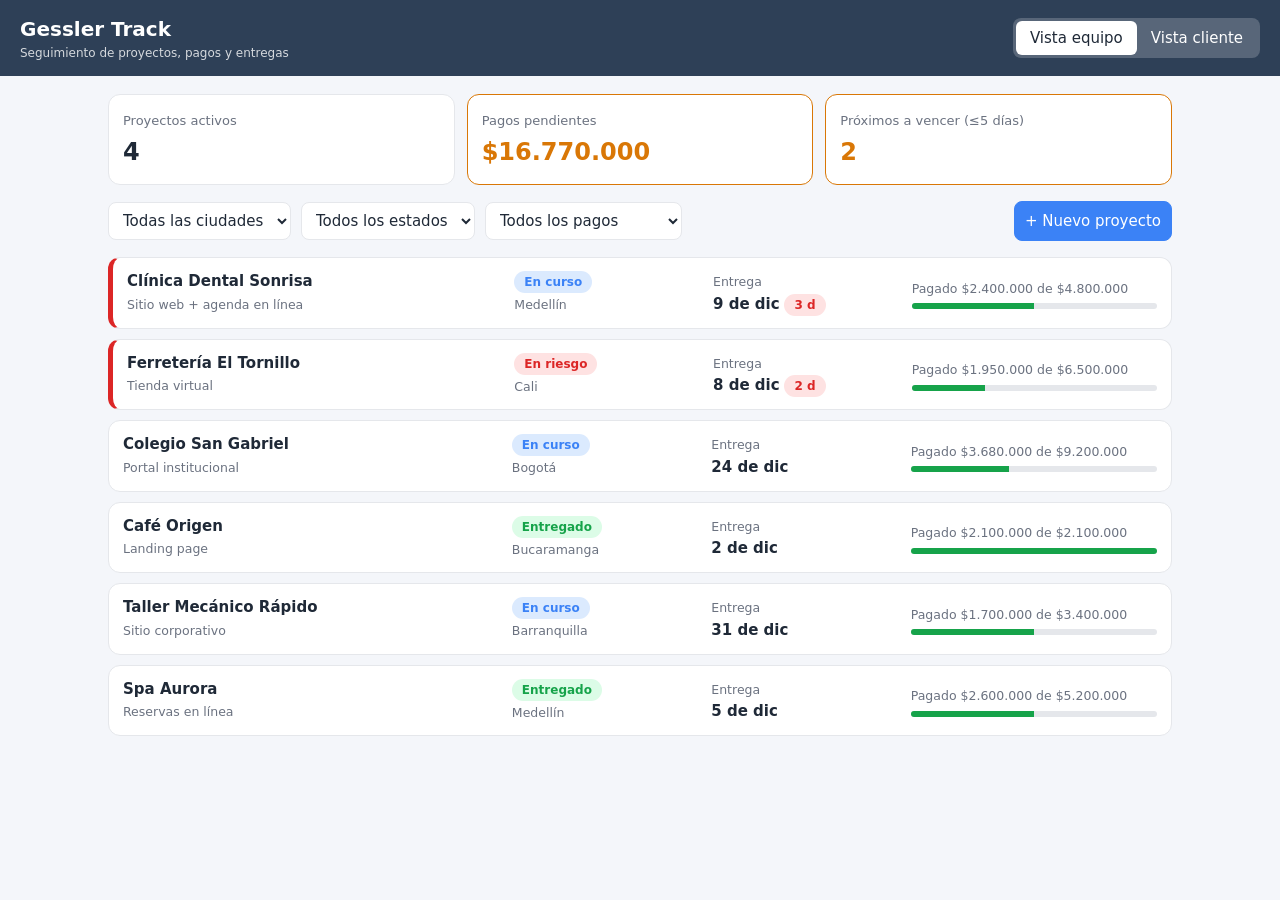
==== index.html @ 263cba38 "Agrega prototipo web Gessler Track Co-Authored-By: Claude Sonnet 5.5 <noreply@anthropic.com> Claude-" ====
<!DOCTYPE html>
<html lang="es">
<head>
<meta charset="utf-8">
<meta name="viewport" content="width=device-width, initial-scale=1, viewport-fit=cover">
<title>Gessler Track</title>
<style>
:root{--bg:#f4f6fa;--card:#fff;--tx:#1f2937;--mu:#6b7280;--br:#e5e7eb;--pr:#2e4057;--ac:#3b82f6;--ok:#16a34a;--wa:#d97706;--er:#dc2626;--okb:#dcfce7;--wab:#fef3c7;--erb:#fee2e2;--inb:#dbeafe;--ht:#fff;
box-sizing:border-box;padding-top:env(safe-area-inset-top,0px);padding-bottom:env(safe-area-inset-bottom,0px)}
@media (prefers-color-scheme:dark){:root:not([data-theme="light"]){--bg:#0f172a;--card:#1e293b;--tx:#e5e7eb;--mu:#94a3b8;--br:#334155;--pr:#93b4d8;--ht:#0f172a;--okb:#14532d;--wab:#78350f;--erb:#7f1d1d;--inb:#1e3a8a}}
:root[data-theme="dark"]{--bg:#0f172a;--card:#1e293b;--tx:#e5e7eb;--mu:#94a3b8;--br:#334155;--pr:#93b4d8;--ht:#0f172a;--okb:#14532d;--wab:#78350f;--erb:#7f1d1d;--inb:#1e3a8a}
html{scroll-padding-top:env(safe-area-inset-top,0px)}
*{box-sizing:border-box}
body{margin:0;background:var(--bg);color:var(--tx);font:15px/1.5 system-ui,-apple-system,"Segoe UI",Roboto,sans-serif}
header{background:var(--pr);color:var(--ht);padding:14px 20px;display:flex;flex-wrap:wrap;gap:10px;align-items:center;justify-content:space-between}
header h1{margin:0;font-size:20px}header small{opacity:.8;display:block;font-size:12px}
.seg{display:flex;background:rgba(255,255,255,.2);border-radius:8px;padding:3px}
.seg button{border:0;background:transparent;color:inherit;padding:6px 14px;border-radius:6px;cursor:pointer;font:inherit}
.seg button.on{background:var(--card);color:var(--tx)}
main{max-width:1100px;margin:0 auto;padding:18px;display:grid;gap:16px}
.kpis{display:grid;grid-template-columns:repeat(auto-fit,minmax(200px,1fr));gap:12px}
.kpi{background:var(--card);border:1px solid var(--br);border-radius:12px;padding:14px}
.kpi span{color:var(--mu);font-size:13px}.kpi b{display:block;font-size:24px;margin-top:2px}
.kpi.al{border-color:var(--wa)}.kpi.al b{color:var(--wa)}
.bar{display:flex;flex-wrap:wrap;gap:10px;align-items:center}
select,input,textarea,button.btn{font:inherit;padding:8px 10px;border:1px solid var(--br);border-radius:8px;background:var(--card);color:var(--tx)}
button.btn{background:var(--ac);color:#fff;border-color:var(--ac);cursor:pointer}
button.btn.sec{background:var(--card);color:var(--tx);border-color:var(--br)}
.sp{flex:1}
.list{display:grid;gap:10px}
.row{background:var(--card);border:1px solid var(--br);border-radius:12px;padding:12px 14px;display:grid;grid-template-columns:2fr 1fr 1fr 1.3fr;gap:10px;align-items:center;cursor:pointer}
.row:hover{border-color:var(--ac)}.row.due{border-left:5px solid var(--er)}
.row h3{margin:0;font-size:15px}.row small{color:var(--mu)}
.badge{display:inline-block;padding:2px 10px;border-radius:99px;font-size:12px;font-weight:600}
.b-curso{background:var(--inb);color:var(--ac)}.b-riesgo{background:var(--erb);color:var(--er)}.b-entregado{background:var(--okb);color:var(--ok)}.b-pagado{background:var(--wab);color:var(--wa)}
.prog{height:6px;background:var(--br);border-radius:9px;overflow:hidden;margin-top:4px}.prog i{display:block;height:100%;background:var(--ok)}
.panel{background:var(--card);border:1px solid var(--br);border-radius:12px;padding:16px;display:grid;gap:12px}
.panel h2{margin:0;font-size:18px}
.g2{display:grid;grid-template-columns:1fr 1fr;gap:12px}
label{font-size:13px;color:var(--mu);display:grid;gap:4px}
table{width:100%;border-collapse:collapse;font-size:14px}th,td{text-align:left;padding:6px 8px;border-bottom:1px solid var(--br)}
.hid{display:none!important}
.note{font-size:13px;color:var(--mu)}
@media(max-width:700px){.row{grid-template-columns:1fr 1fr}.g2{grid-template-columns:1fr}}
</style>
</head>
<body>
<header>
  <div><h1>Gessler Track</h1><small>Seguimiento de proyectos, pagos y entregas</small></div>
  <div class="seg" role="tablist"><button id="vTeam" class="on">Vista equipo</button><button id="vClient">Vista cliente</button></div>
</header>
<main id="app"></main>
<script>
const day=86400000,now=Date.now();
const P=[
{id:1,cli:"Clínica Dental Sonrisa",pro:"Sitio web + agenda en línea",ciu:"Medellín",est:"curso",res:"Laura G.",ent:3,tot:4800000,pag:[["Anticipo 50%",2400000,-20]]},
{id:2,cli:"Ferretería El Tornillo",pro:"Tienda virtual",ciu:"Cali",est:"riesgo",res:"Andrés P.",ent:2,tot:6500000,pag:[["Anticipo 30%",1950000,-35]]},
{id:3,cli:"Colegio San Gabriel",pro:"Portal institucional",ciu:"Bogotá",est:"curso",res:"Laura G.",ent:18,tot:9200000,pag:[["Anticipo 40%",3680000,-10]]},
{id:4,cli:"Café Origen",pro:"Landing page",ciu:"Bucaramanga",est:"entregado",res:"Nestor",ent:-4,tot:2100000,pag:[["Anticipo 50%",1050000,-30],["Saldo",1050000,-3]]},
{id:5,cli:"Taller Mecánico Rápido",pro:"Sitio corporativo",ciu:"Barranquilla",est:"curso",res:"Andrés P.",ent:25,tot:3400000,pag:[["Anticipo 50%",1700000,-6]]},
{id:6,cli:"Spa Aurora",pro:"Reservas en línea",ciu:"Medellín",est:"entregado",res:"Nestor",ent:-1,tot:5200000,pag:[["Anticipo 50%",2600000,-28]]}];
P.forEach(p=>{p.due=now+p.ent*day;p.log=[["Proyecto creado","—"]];p.pag=p.pag.map(x=>[x[0],x[1],now+x[2]*day])});
const EST={curso:"En curso",riesgo:"En riesgo",entregado:"Entregado",pagado:"Pagado"};
const $=s=>document.querySelector(s),cop=n=>"$"+Math.round(n).toLocaleString("es-CO");
const fd=t=>new Date(t).toLocaleDateString("es-CO",{day:"2-digit",month:"short"});
const paid=p=>p.pag.reduce((a,x)=>a+x[1],0),days=p=>Math.ceil((p.due-now)/day);
const isDue=p=>p.est!=="entregado"&&p.est!=="pagado"&&days(p)<=5;
let view="team",fc="",fe="",fp="",sel=null,adding=false;
function row(p){const pc=Math.round(paid(p)/p.tot*100),d=days(p);
return `<div class="row ${isDue(p)?"due":""}" data-id="${p.id}"><div><h3>${p.cli}</h3><small>${p.pro}</small></div>
<div><span class="badge b-${p.est}">${EST[p.est]}</span><br><small>${p.ciu}</small></div>
<div><small>Entrega</small><br><b>${fd(p.due)}</b>${isDue(p)?` <span class="badge b-riesgo">${d<0?"vencido":d+" d"}</span>`:""}</div>
<div><small>Pagado ${cop(paid(p))} de ${cop(p.tot)}</small><div class="prog"><i style="width:${pc}%"></i></div></div></div>`}
function team(){const act=P.filter(p=>p.est==="curso"||p.est==="riesgo"),pend=P.reduce((a,p)=>a+p.tot-paid(p),0),due=P.filter(isDue);
const list=P.filter(p=>(!fc||p.ciu===fc)&&(!fe||p.est===fe)&&(!fp||(fp==="pend"?paid(p)<p.tot:paid(p)>=p.tot)));
const ciu=[...new Set(P.map(p=>p.ciu))];
return `<section class="kpis"><div class="kpi"><span>Proyectos activos</span><b>${act.length}</b></div>
<div class="kpi al"><span>Pagos pendientes</span><b>${cop(pend)}</b></div>
<div class="kpi al"><span>Próximos a vencer (≤5 días)</span><b>${due.length}</b></div></section>
<div class="bar"><select id="fc"><option value="">Todas las ciudades</option>${ciu.map(c=>`<option ${c===fc?"selected":""}>${c}</option>`).join("")}</select>
<select id="fe"><option value="">Todos los estados</option>${Object.keys(EST).map(k=>`<option value="${k}" ${k===fe?"selected":""}>${EST[k]}</option>`).join("")}</select>
<select id="fp"><option value="">Todos los pagos</option><option value="pend" ${fp==="pend"?"selected":""}>Con saldo pendiente</option><option value="ok" ${fp==="ok"?"selected":""}>Pagados al 100%</option></select>
<span class="sp"></span><button class="btn" id="add">+ Nuevo proyecto</button></div>
<div class="list">${list.map(row).join("")||'<p class="note">Sin resultados para este filtro.</p>'}</div>
${adding?form():""}${sel?detail(P.find(p=>p.id===sel)):""}`}
function detail(p){return `<section class="panel" id="det"><h2>${p.cli} · ${p.pro}</h2>
<div class="g2"><label>Estado<select id="se">${Object.keys(EST).map(k=>`<option value="${k}" ${k===p.est?"selected":""}>${EST[k]}</option>`).join("")}</select></label>
<label>Comentario del cambio<input id="sc" placeholder="Ej.: cliente aprobó diseño"></label></div>
<div><button class="btn" id="sg">Guardar cambio</button> <button class="btn sec" id="cl">Cerrar</button></div>
<div class="g2"><label>Registrar pago (COP)<input id="pm" type="number" placeholder="Monto"></label><label>Concepto<input id="pc" placeholder="Ej.: Abono 2"></label></div>
<div><button class="btn" id="pg">Registrar pago</button></div>
<h3>Historial de pagos</h3>${hist(p)}<h3>Bitácora de cambios</h3>
<table>${p.log.map(l=>`<tr><td>${l[0]}</td><td>${l[1]}</td></tr>`).join("")}</table></section>`}
function hist(p){return `<table><tr><th>Fecha</th><th>Concepto</th><th>Monto</th></tr>${p.pag.map(x=>`<tr><td>${fd(x[2])}</td><td>${x[0]}</td><td>${cop(x[1])}</td></tr>`).join("")}
<tr><th></th><th>Saldo pendiente</th><th>${cop(p.tot-paid(p))}</th></tr></table>`}
function form(){return `<section class="panel" id="frm"><h2>Nuevo proyecto</h2><b>1. Cliente</b><div class="g2"><label>Nombre del cliente<input id="nc"></label><label>Ciudad<input id="nu"></label></div>
<b>2. Proyecto</b><div class="g2"><label>Descripción<input id="np"></label><label>Fecha de entrega<input id="nf" type="date"></label></div>
<b>3. Condiciones de pago</b><div class="g2"><label>Valor total (COP)<input id="nt" type="number"></label><label>Anticipo (COP)<input id="na" type="number"></label></div>
<div><button class="btn" id="ns">Crear proyecto</button> <button class="btn sec" id="nx">Cancelar</button></div></section>`}
function client(){const p=P.find(x=>x.id===1);return `<section class="panel"><h2>Hola, ${p.cli}</h2><p class="note">Esta es la vista de solo lectura que recibe el cliente mediante un enlace compartido.</p>
<div class="kpis"><div class="kpi"><span>Proyecto</span><b style="font-size:17px">${p.pro}</b></div><div class="kpi"><span>Estado</span><b style="font-size:17px">${EST[p.est]}</b></div><div class="kpi"><span>Entrega estimada</span><b style="font-size:17px">${fd(p.due)}</b></div></div>
<h3>Historial de pagos</h3>${hist(p)}</section>`}
function render(){$("#app").innerHTML=view==="team"?team():client();$("#vTeam").className=view==="team"?"on":"";$("#vClient").className=view==="client"?"on":"";bind()}
function bind(){const g=s=>$(s);
document.querySelectorAll(".row").forEach(r=>r.onclick=()=>{sel=+r.dataset.id;adding=false;render();$("#det").scrollIntoView({behavior:"smooth"})});
if(g("#fc")){g("#fc").onchange=e=>{fc=e.target.value;render()};g("#fe").onchange=e=>{fe=e.target.value;render()};g("#fp").onchange=e=>{fp=e.target.value;render()};g("#add").onclick=()=>{adding=true;sel=null;render()}}
if(g("#sg"))g("#sg").onclick=()=>{const p=P.find(x=>x.id===sel),n=g("#se").value;p.log.unshift([`${EST[p.est]} → ${EST[n]}${g("#sc").value?": "+g("#sc").value:""}`,fd(Date.now())]);p.est=n;render()};
if(g("#pg"))g("#pg").onclick=()=>{const p=P.find(x=>x.id===sel),m=+g("#pm").value;if(m>0){p.pag.push([g("#pc").value||"Abono",m,Date.now()]);render()}};
if(g("#cl"))g("#cl").onclick=()=>{sel=null;render()};
if(g("#nx"))g("#nx").onclick=()=>{adding=false;render()};
if(g("#ns"))g("#ns").onclick=()=>{const c=g("#nc").value.trim();if(!c)return g("#nc").focus();const f=g("#nf").value;
const id=P.length+1,tot=+g("#nt").value||0,an=+g("#na").value||0;P.unshift({id,cli:c,pro:g("#np").value||"Proyecto web",ciu:g("#nu").value||"—",est:"curso",res:"—",due:f?new Date(f+"T12:00").getTime():Date.now()+30*day,tot,pag:an?[["Anticipo",an,Date.now()]]:[],log:[["Proyecto creado",fd(Date.now())]]});adding=false;render()}}
$("#vTeam").onclick=()=>{view="team";render()};$("#vClient").onclick=()=>{view="client";render()};
render();
</script>
</body>
</html>
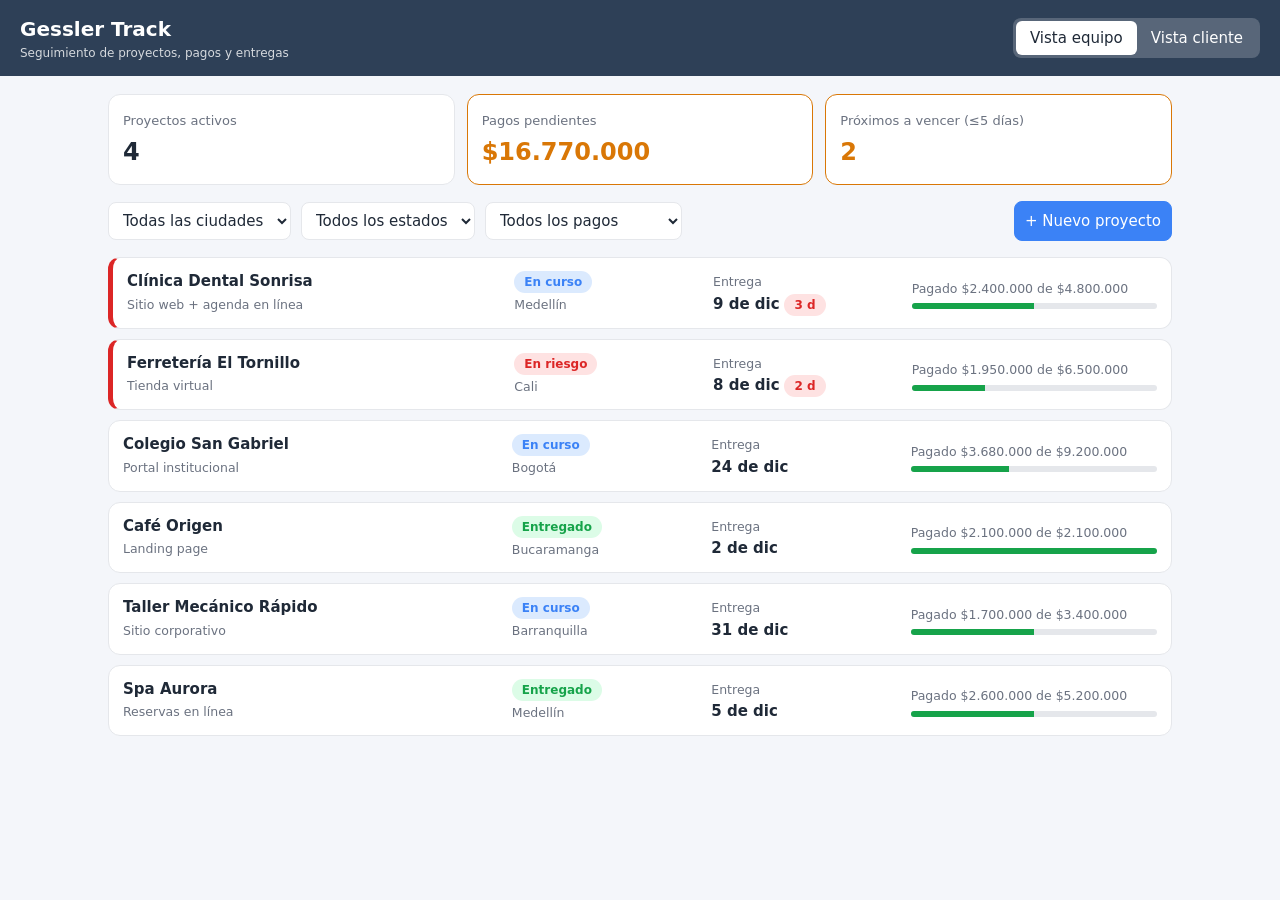
==== commit c5e94783: "GESTR-estructura: organiza el proyecto en carpetas por capas Separa CSS y JS de index.html en src/pr" ====
--- a/index.html
+++ b/index.html
@@ -4,45 +4,7 @@
 <meta charset="utf-8">
 <meta name="viewport" content="width=device-width, initial-scale=1, viewport-fit=cover">
 <title>Gessler Track</title>
-<style>
-:root{--bg:#f4f6fa;--card:#fff;--tx:#1f2937;--mu:#6b7280;--br:#e5e7eb;--pr:#2e4057;--ac:#3b82f6;--ok:#16a34a;--wa:#d97706;--er:#dc2626;--okb:#dcfce7;--wab:#fef3c7;--erb:#fee2e2;--inb:#dbeafe;--ht:#fff;
-box-sizing:border-box;padding-top:env(safe-area-inset-top,0px);padding-bottom:env(safe-area-inset-bottom,0px)}
-@media (prefers-color-scheme:dark){:root:not([data-theme="light"]){--bg:#0f172a;--card:#1e293b;--tx:#e5e7eb;--mu:#94a3b8;--br:#334155;--pr:#93b4d8;--ht:#0f172a;--okb:#14532d;--wab:#78350f;--erb:#7f1d1d;--inb:#1e3a8a}}
-:root[data-theme="dark"]{--bg:#0f172a;--card:#1e293b;--tx:#e5e7eb;--mu:#94a3b8;--br:#334155;--pr:#93b4d8;--ht:#0f172a;--okb:#14532d;--wab:#78350f;--erb:#7f1d1d;--inb:#1e3a8a}
-html{scroll-padding-top:env(safe-area-inset-top,0px)}
-*{box-sizing:border-box}
-body{margin:0;background:var(--bg);color:var(--tx);font:15px/1.5 system-ui,-apple-system,"Segoe UI",Roboto,sans-serif}
-header{background:var(--pr);color:var(--ht);padding:14px 20px;display:flex;flex-wrap:wrap;gap:10px;align-items:center;justify-content:space-between}
-header h1{margin:0;font-size:20px}header small{opacity:.8;display:block;font-size:12px}
-.seg{display:flex;background:rgba(255,255,255,.2);border-radius:8px;padding:3px}
-.seg button{border:0;background:transparent;color:inherit;padding:6px 14px;border-radius:6px;cursor:pointer;font:inherit}
-.seg button.on{background:var(--card);color:var(--tx)}
-main{max-width:1100px;margin:0 auto;padding:18px;display:grid;gap:16px}
-.kpis{display:grid;grid-template-columns:repeat(auto-fit,minmax(200px,1fr));gap:12px}
-.kpi{background:var(--card);border:1px solid var(--br);border-radius:12px;padding:14px}
-.kpi span{color:var(--mu);font-size:13px}.kpi b{display:block;font-size:24px;margin-top:2px}
-.kpi.al{border-color:var(--wa)}.kpi.al b{color:var(--wa)}
-.bar{display:flex;flex-wrap:wrap;gap:10px;align-items:center}
-select,input,textarea,button.btn{font:inherit;padding:8px 10px;border:1px solid var(--br);border-radius:8px;background:var(--card);color:var(--tx)}
-button.btn{background:var(--ac);color:#fff;border-color:var(--ac);cursor:pointer}
-button.btn.sec{background:var(--card);color:var(--tx);border-color:var(--br)}
-.sp{flex:1}
-.list{display:grid;gap:10px}
-.row{background:var(--card);border:1px solid var(--br);border-radius:12px;padding:12px 14px;display:grid;grid-template-columns:2fr 1fr 1fr 1.3fr;gap:10px;align-items:center;cursor:pointer}
-.row:hover{border-color:var(--ac)}.row.due{border-left:5px solid var(--er)}
-.row h3{margin:0;font-size:15px}.row small{color:var(--mu)}
-.badge{display:inline-block;padding:2px 10px;border-radius:99px;font-size:12px;font-weight:600}
-.b-curso{background:var(--inb);color:var(--ac)}.b-riesgo{background:var(--erb);color:var(--er)}.b-entregado{background:var(--okb);color:var(--ok)}.b-pagado{background:var(--wab);color:var(--wa)}
-.prog{height:6px;background:var(--br);border-radius:9px;overflow:hidden;margin-top:4px}.prog i{display:block;height:100%;background:var(--ok)}
-.panel{background:var(--card);border:1px solid var(--br);border-radius:12px;padding:16px;display:grid;gap:12px}
-.panel h2{margin:0;font-size:18px}
-.g2{display:grid;grid-template-columns:1fr 1fr;gap:12px}
-label{font-size:13px;color:var(--mu);display:grid;gap:4px}
-table{width:100%;border-collapse:collapse;font-size:14px}th,td{text-align:left;padding:6px 8px;border-bottom:1px solid var(--br)}
-.hid{display:none!important}
-.note{font-size:13px;color:var(--mu)}
-@media(max-width:700px){.row{grid-template-columns:1fr 1fr}.g2{grid-template-columns:1fr}}
-</style>
+<link rel="stylesheet" href="src/presentacion/css/styles.css">
 </head>
 <body>
 <header>
@@ -50,68 +12,6 @@
   <div class="seg" role="tablist"><button id="vTeam" class="on">Vista equipo</button><button id="vClient">Vista cliente</button></div>
 </header>
 <main id="app"></main>
-<script>
-const day=86400000,now=Date.now();
-const P=[
-{id:1,cli:"Clínica Dental Sonrisa",pro:"Sitio web + agenda en línea",ciu:"Medellín",est:"curso",res:"Laura G.",ent:3,tot:4800000,pag:[["Anticipo 50%",2400000,-20]]},
-{id:2,cli:"Ferretería El Tornillo",pro:"Tienda virtual",ciu:"Cali",est:"riesgo",res:"Andrés P.",ent:2,tot:6500000,pag:[["Anticipo 30%",1950000,-35]]},
-{id:3,cli:"Colegio San Gabriel",pro:"Portal institucional",ciu:"Bogotá",est:"curso",res:"Laura G.",ent:18,tot:9200000,pag:[["Anticipo 40%",3680000,-10]]},
-{id:4,cli:"Café Origen",pro:"Landing page",ciu:"Bucaramanga",est:"entregado",res:"Nestor",ent:-4,tot:2100000,pag:[["Anticipo 50%",1050000,-30],["Saldo",1050000,-3]]},
-{id:5,cli:"Taller Mecánico Rápido",pro:"Sitio corporativo",ciu:"Barranquilla",est:"curso",res:"Andrés P.",ent:25,tot:3400000,pag:[["Anticipo 50%",1700000,-6]]},
-{id:6,cli:"Spa Aurora",pro:"Reservas en línea",ciu:"Medellín",est:"entregado",res:"Nestor",ent:-1,tot:5200000,pag:[["Anticipo 50%",2600000,-28]]}];
-P.forEach(p=>{p.due=now+p.ent*day;p.log=[["Proyecto creado","—"]];p.pag=p.pag.map(x=>[x[0],x[1],now+x[2]*day])});
-const EST={curso:"En curso",riesgo:"En riesgo",entregado:"Entregado",pagado:"Pagado"};
-const $=s=>document.querySelector(s),cop=n=>"$"+Math.round(n).toLocaleString("es-CO");
-const fd=t=>new Date(t).toLocaleDateString("es-CO",{day:"2-digit",month:"short"});
-const paid=p=>p.pag.reduce((a,x)=>a+x[1],0),days=p=>Math.ceil((p.due-now)/day);
-const isDue=p=>p.est!=="entregado"&&p.est!=="pagado"&&days(p)<=5;
-let view="team",fc="",fe="",fp="",sel=null,adding=false;
-function row(p){const pc=Math.round(paid(p)/p.tot*100),d=days(p);
-return `<div class="row ${isDue(p)?"due":""}" data-id="${p.id}"><div><h3>${p.cli}</h3><small>${p.pro}</small></div>
-<div><span class="badge b-${p.est}">${EST[p.est]}</span><br><small>${p.ciu}</small></div>
-<div><small>Entrega</small><br><b>${fd(p.due)}</b>${isDue(p)?` <span class="badge b-riesgo">${d<0?"vencido":d+" d"}</span>`:""}</div>
-<div><small>Pagado ${cop(paid(p))} de ${cop(p.tot)}</small><div class="prog"><i style="width:${pc}%"></i></div></div></div>`}
-function team(){const act=P.filter(p=>p.est==="curso"||p.est==="riesgo"),pend=P.reduce((a,p)=>a+p.tot-paid(p),0),due=P.filter(isDue);
-const list=P.filter(p=>(!fc||p.ciu===fc)&&(!fe||p.est===fe)&&(!fp||(fp==="pend"?paid(p)<p.tot:paid(p)>=p.tot)));
-const ciu=[...new Set(P.map(p=>p.ciu))];
-return `<section class="kpis"><div class="kpi"><span>Proyectos activos</span><b>${act.length}</b></div>
-<div class="kpi al"><span>Pagos pendientes</span><b>${cop(pend)}</b></div>
-<div class="kpi al"><span>Próximos a vencer (≤5 días)</span><b>${due.length}</b></div></section>
-<div class="bar"><select id="fc"><option value="">Todas las ciudades</option>${ciu.map(c=>`<option ${c===fc?"selected":""}>${c}</option>`).join("")}</select>
-<select id="fe"><option value="">Todos los estados</option>${Object.keys(EST).map(k=>`<option value="${k}" ${k===fe?"selected":""}>${EST[k]}</option>`).join("")}</select>
-<select id="fp"><option value="">Todos los pagos</option><option value="pend" ${fp==="pend"?"selected":""}>Con saldo pendiente</option><option value="ok" ${fp==="ok"?"selected":""}>Pagados al 100%</option></select>
-<span class="sp"></span><button class="btn" id="add">+ Nuevo proyecto</button></div>
-<div class="list">${list.map(row).join("")||'<p class="note">Sin resultados para este filtro.</p>'}</div>
-${adding?form():""}${sel?detail(P.find(p=>p.id===sel)):""}`}
-function detail(p){return `<section class="panel" id="det"><h2>${p.cli} · ${p.pro}</h2>
-<div class="g2"><label>Estado<select id="se">${Object.keys(EST).map(k=>`<option value="${k}" ${k===p.est?"selected":""}>${EST[k]}</option>`).join("")}</select></label>
-<label>Comentario del cambio<input id="sc" placeholder="Ej.: cliente aprobó diseño"></label></div>
-<div><button class="btn" id="sg">Guardar cambio</button> <button class="btn sec" id="cl">Cerrar</button></div>
-<div class="g2"><label>Registrar pago (COP)<input id="pm" type="number" placeholder="Monto"></label><label>Concepto<input id="pc" placeholder="Ej.: Abono 2"></label></div>
-<div><button class="btn" id="pg">Registrar pago</button></div>
-<h3>Historial de pagos</h3>${hist(p)}<h3>Bitácora de cambios</h3>
-<table>${p.log.map(l=>`<tr><td>${l[0]}</td><td>${l[1]}</td></tr>`).join("")}</table></section>`}
-function hist(p){return `<table><tr><th>Fecha</th><th>Concepto</th><th>Monto</th></tr>${p.pag.map(x=>`<tr><td>${fd(x[2])}</td><td>${x[0]}</td><td>${cop(x[1])}</td></tr>`).join("")}
-<tr><th></th><th>Saldo pendiente</th><th>${cop(p.tot-paid(p))}</th></tr></table>`}
-function form(){return `<section class="panel" id="frm"><h2>Nuevo proyecto</h2><b>1. Cliente</b><div class="g2"><label>Nombre del cliente<input id="nc"></label><label>Ciudad<input id="nu"></label></div>
-<b>2. Proyecto</b><div class="g2"><label>Descripción<input id="np"></label><label>Fecha de entrega<input id="nf" type="date"></label></div>
-<b>3. Condiciones de pago</b><div class="g2"><label>Valor total (COP)<input id="nt" type="number"></label><label>Anticipo (COP)<input id="na" type="number"></label></div>
-<div><button class="btn" id="ns">Crear proyecto</button> <button class="btn sec" id="nx">Cancelar</button></div></section>`}
-function client(){const p=P.find(x=>x.id===1);return `<section class="panel"><h2>Hola, ${p.cli}</h2><p class="note">Esta es la vista de solo lectura que recibe el cliente mediante un enlace compartido.</p>
-<div class="kpis"><div class="kpi"><span>Proyecto</span><b style="font-size:17px">${p.pro}</b></div><div class="kpi"><span>Estado</span><b style="font-size:17px">${EST[p.est]}</b></div><div class="kpi"><span>Entrega estimada</span><b style="font-size:17px">${fd(p.due)}</b></div></div>
-<h3>Historial de pagos</h3>${hist(p)}</section>`}
-function render(){$("#app").innerHTML=view==="team"?team():client();$("#vTeam").className=view==="team"?"on":"";$("#vClient").className=view==="client"?"on":"";bind()}
-function bind(){const g=s=>$(s);
-document.querySelectorAll(".row").forEach(r=>r.onclick=()=>{sel=+r.dataset.id;adding=false;render();$("#det").scrollIntoView({behavior:"smooth"})});
-if(g("#fc")){g("#fc").onchange=e=>{fc=e.target.value;render()};g("#fe").onchange=e=>{fe=e.target.value;render()};g("#fp").onchange=e=>{fp=e.target.value;render()};g("#add").onclick=()=>{adding=true;sel=null;render()}}
-if(g("#sg"))g("#sg").onclick=()=>{const p=P.find(x=>x.id===sel),n=g("#se").value;p.log.unshift([`${EST[p.est]} → ${EST[n]}${g("#sc").value?": "+g("#sc").value:""}`,fd(Date.now())]);p.est=n;render()};
-if(g("#pg"))g("#pg").onclick=()=>{const p=P.find(x=>x.id===sel),m=+g("#pm").value;if(m>0){p.pag.push([g("#pc").value||"Abono",m,Date.now()]);render()}};
-if(g("#cl"))g("#cl").onclick=()=>{sel=null;render()};
-if(g("#nx"))g("#nx").onclick=()=>{adding=false;render()};
-if(g("#ns"))g("#ns").onclick=()=>{const c=g("#nc").value.trim();if(!c)return g("#nc").focus();const f=g("#nf").value;
-const id=P.length+1,tot=+g("#nt").value||0,an=+g("#na").value||0;P.unshift({id,cli:c,pro:g("#np").value||"Proyecto web",ciu:g("#nu").value||"—",est:"curso",res:"—",due:f?new Date(f+"T12:00").getTime():Date.now()+30*day,tot,pag:an?[["Anticipo",an,Date.now()]]:[],log:[["Proyecto creado",fd(Date.now())]]});adding=false;render()}}
-$("#vTeam").onclick=()=>{view="team";render()};$("#vClient").onclick=()=>{view="client";render()};
-render();
-</script>
+<script src="src/presentacion/js/app.js"></script>
 </body>
 </html>
--- a/src/presentacion/css/styles.css
+++ b/src/presentacion/css/styles.css
@@ -0,0 +1,37 @@
+:root{--bg:#f4f6fa;--card:#fff;--tx:#1f2937;--mu:#6b7280;--br:#e5e7eb;--pr:#2e4057;--ac:#3b82f6;--ok:#16a34a;--wa:#d97706;--er:#dc2626;--okb:#dcfce7;--wab:#fef3c7;--erb:#fee2e2;--inb:#dbeafe;--ht:#fff;
+box-sizing:border-box;padding-top:env(safe-area-inset-top,0px);padding-bottom:env(safe-area-inset-bottom,0px)}
+@media (prefers-color-scheme:dark){:root:not([data-theme="light"]){--bg:#0f172a;--card:#1e293b;--tx:#e5e7eb;--mu:#94a3b8;--br:#334155;--pr:#93b4d8;--ht:#0f172a;--okb:#14532d;--wab:#78350f;--erb:#7f1d1d;--inb:#1e3a8a}}
+:root[data-theme="dark"]{--bg:#0f172a;--card:#1e293b;--tx:#e5e7eb;--mu:#94a3b8;--br:#334155;--pr:#93b4d8;--ht:#0f172a;--okb:#14532d;--wab:#78350f;--erb:#7f1d1d;--inb:#1e3a8a}
+html{scroll-padding-top:env(safe-area-inset-top,0px)}
+*{box-sizing:border-box}
+body{margin:0;background:var(--bg);color:var(--tx);font:15px/1.5 system-ui,-apple-system,"Segoe UI",Roboto,sans-serif}
+header{background:var(--pr);color:var(--ht);padding:14px 20px;display:flex;flex-wrap:wrap;gap:10px;align-items:center;justify-content:space-between}
+header h1{margin:0;font-size:20px}header small{opacity:.8;display:block;font-size:12px}
+.seg{display:flex;background:rgba(255,255,255,.2);border-radius:8px;padding:3px}
+.seg button{border:0;background:transparent;color:inherit;padding:6px 14px;border-radius:6px;cursor:pointer;font:inherit}
+.seg button.on{background:var(--card);color:var(--tx)}
+main{max-width:1100px;margin:0 auto;padding:18px;display:grid;gap:16px}
+.kpis{display:grid;grid-template-columns:repeat(auto-fit,minmax(200px,1fr));gap:12px}
+.kpi{background:var(--card);border:1px solid var(--br);border-radius:12px;padding:14px}
+.kpi span{color:var(--mu);font-size:13px}.kpi b{display:block;font-size:24px;margin-top:2px}
+.kpi.al{border-color:var(--wa)}.kpi.al b{color:var(--wa)}
+.bar{display:flex;flex-wrap:wrap;gap:10px;align-items:center}
+select,input,textarea,button.btn{font:inherit;padding:8px 10px;border:1px solid var(--br);border-radius:8px;background:var(--card);color:var(--tx)}
+button.btn{background:var(--ac);color:#fff;border-color:var(--ac);cursor:pointer}
+button.btn.sec{background:var(--card);color:var(--tx);border-color:var(--br)}
+.sp{flex:1}
+.list{display:grid;gap:10px}
+.row{background:var(--card);border:1px solid var(--br);border-radius:12px;padding:12px 14px;display:grid;grid-template-columns:2fr 1fr 1fr 1.3fr;gap:10px;align-items:center;cursor:pointer}
+.row:hover{border-color:var(--ac)}.row.due{border-left:5px solid var(--er)}
+.row h3{margin:0;font-size:15px}.row small{color:var(--mu)}
+.badge{display:inline-block;padding:2px 10px;border-radius:99px;font-size:12px;font-weight:600}
+.b-curso{background:var(--inb);color:var(--ac)}.b-riesgo{background:var(--erb);color:var(--er)}.b-entregado{background:var(--okb);color:var(--ok)}.b-pagado{background:var(--wab);color:var(--wa)}
+.prog{height:6px;background:var(--br);border-radius:9px;overflow:hidden;margin-top:4px}.prog i{display:block;height:100%;background:var(--ok)}
+.panel{background:var(--card);border:1px solid var(--br);border-radius:12px;padding:16px;display:grid;gap:12px}
+.panel h2{margin:0;font-size:18px}
+.g2{display:grid;grid-template-columns:1fr 1fr;gap:12px}
+label{font-size:13px;color:var(--mu);display:grid;gap:4px}
+table{width:100%;border-collapse:collapse;font-size:14px}th,td{text-align:left;padding:6px 8px;border-bottom:1px solid var(--br)}
+.hid{display:none!important}
+.note{font-size:13px;color:var(--mu)}
+@media(max-width:700px){.row{grid-template-columns:1fr 1fr}.g2{grid-template-columns:1fr}}
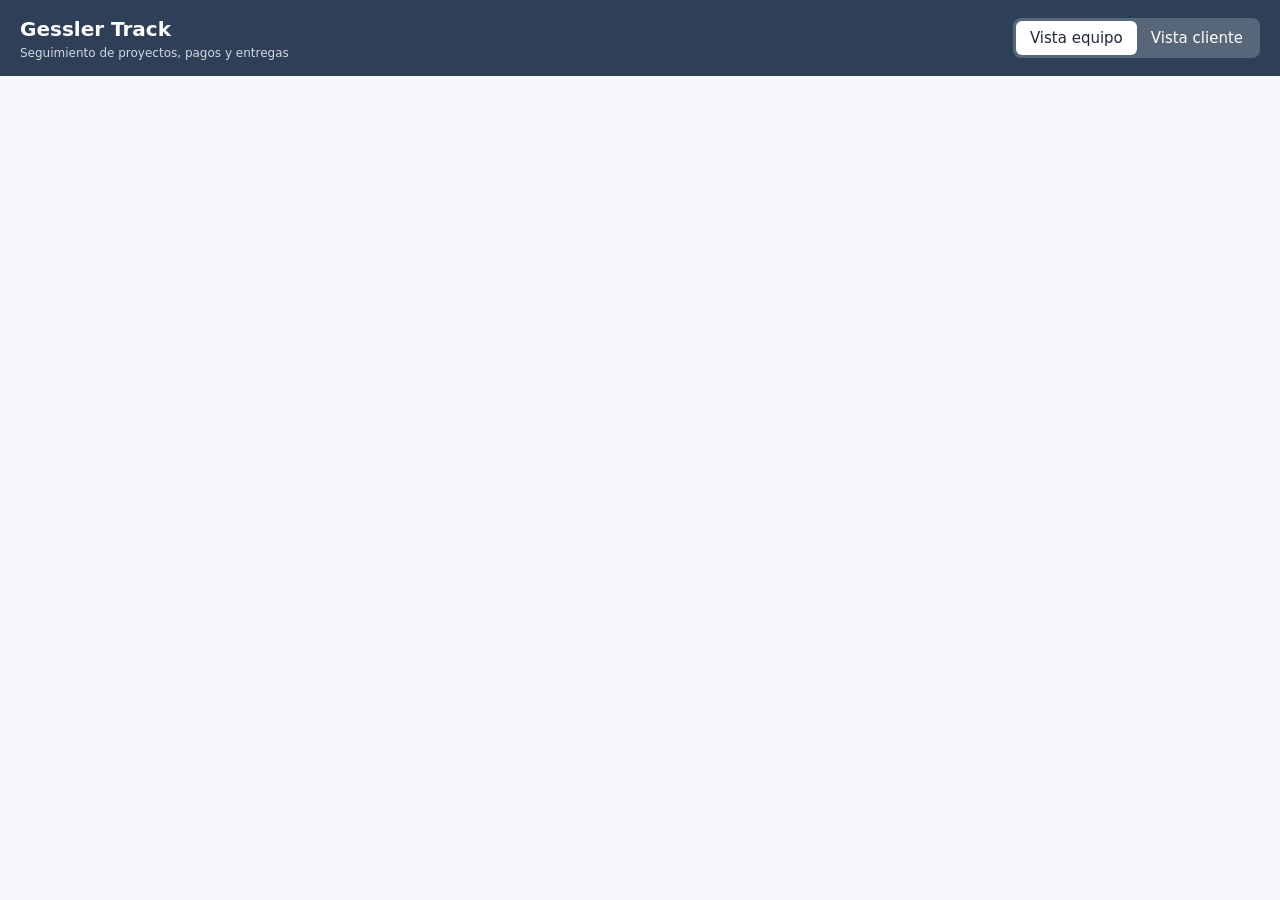
==== commit 340a9ead: "GESTR-presentacion: usa las capas de logica y persistencia - Escapa todo texto ingresado por el usua" ====
--- a/index.html
+++ b/index.html
@@ -12,6 +12,8 @@
   <div class="seg" role="tablist"><button id="vTeam" class="on">Vista equipo</button><button id="vClient">Vista cliente</button></div>
 </header>
 <main id="app"></main>
+<script src="src/logica/reglas.js"></script>
+<script src="src/persistencia/repositorio.js"></script>
 <script src="src/presentacion/js/app.js"></script>
 </body>
 </html>
--- a/src/presentacion/css/styles.css
+++ b/src/presentacion/css/styles.css
@@ -35,3 +35,4 @@
 .hid{display:none!important}
 .note{font-size:13px;color:var(--mu)}
 @media(max-width:700px){.row{grid-template-columns:1fr 1fr}.g2{grid-template-columns:1fr}}
+.err{background:var(--erb);color:var(--er);border:1px solid var(--er);border-radius:8px;padding:8px 12px;font-size:14px;display:grid;gap:2px}
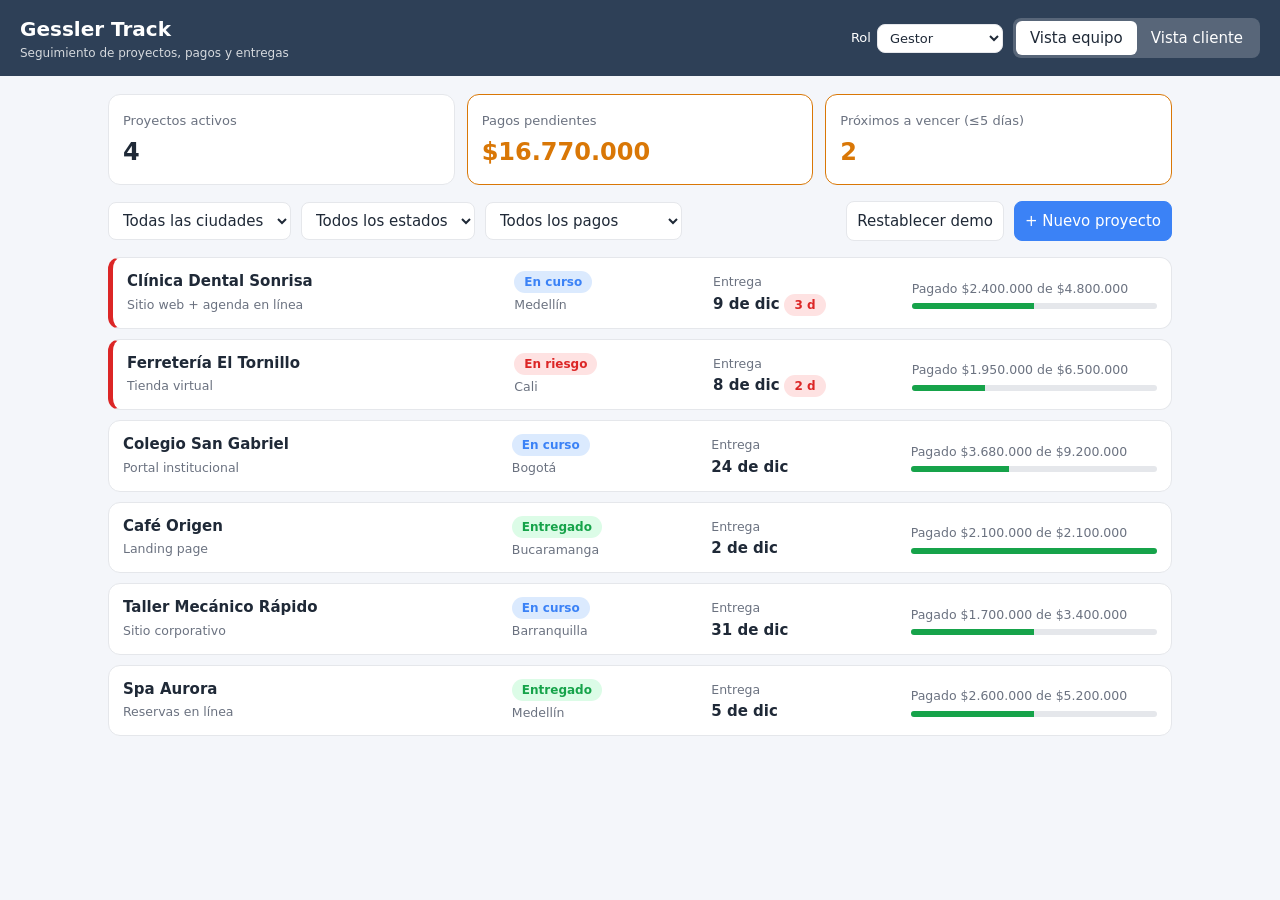
==== commit 090f145c: "GESTR-acceso: controla vistas y acciones segun el rol Gestor: todo. Desarrollador: tablero y cambio " ====
--- a/index.html
+++ b/index.html
@@ -9,7 +9,8 @@
 <body>
 <header>
   <div><h1>Gessler Track</h1><small>Seguimiento de proyectos, pagos y entregas</small></div>
-  <div class="seg" role="tablist"><button id="vTeam" class="on">Vista equipo</button><button id="vClient">Vista cliente</button></div>
+  <div class="bar"><label class="rol">Rol<select id="rol" aria-label="Rol"><option value="gestor">Gestor</option><option value="desarrollador">Desarrollador</option><option value="cliente">Cliente</option></select></label>
+  <div class="seg" role="tablist"><button id="vTeam" class="on">Vista equipo</button><button id="vClient">Vista cliente</button></div></div>
 </header>
 <main id="app"></main>
 <script src="src/logica/reglas.js"></script>
--- a/src/presentacion/css/styles.css
+++ b/src/presentacion/css/styles.css
@@ -36,3 +36,4 @@
 .note{font-size:13px;color:var(--mu)}
 @media(max-width:700px){.row{grid-template-columns:1fr 1fr}.g2{grid-template-columns:1fr}}
 .err{background:var(--erb);color:var(--er);border:1px solid var(--er);border-radius:8px;padding:8px 12px;font-size:14px;display:grid;gap:2px}
+.rol{color:inherit;display:flex;align-items:center;gap:6px;font-size:13px}.rol select{padding:5px 8px}
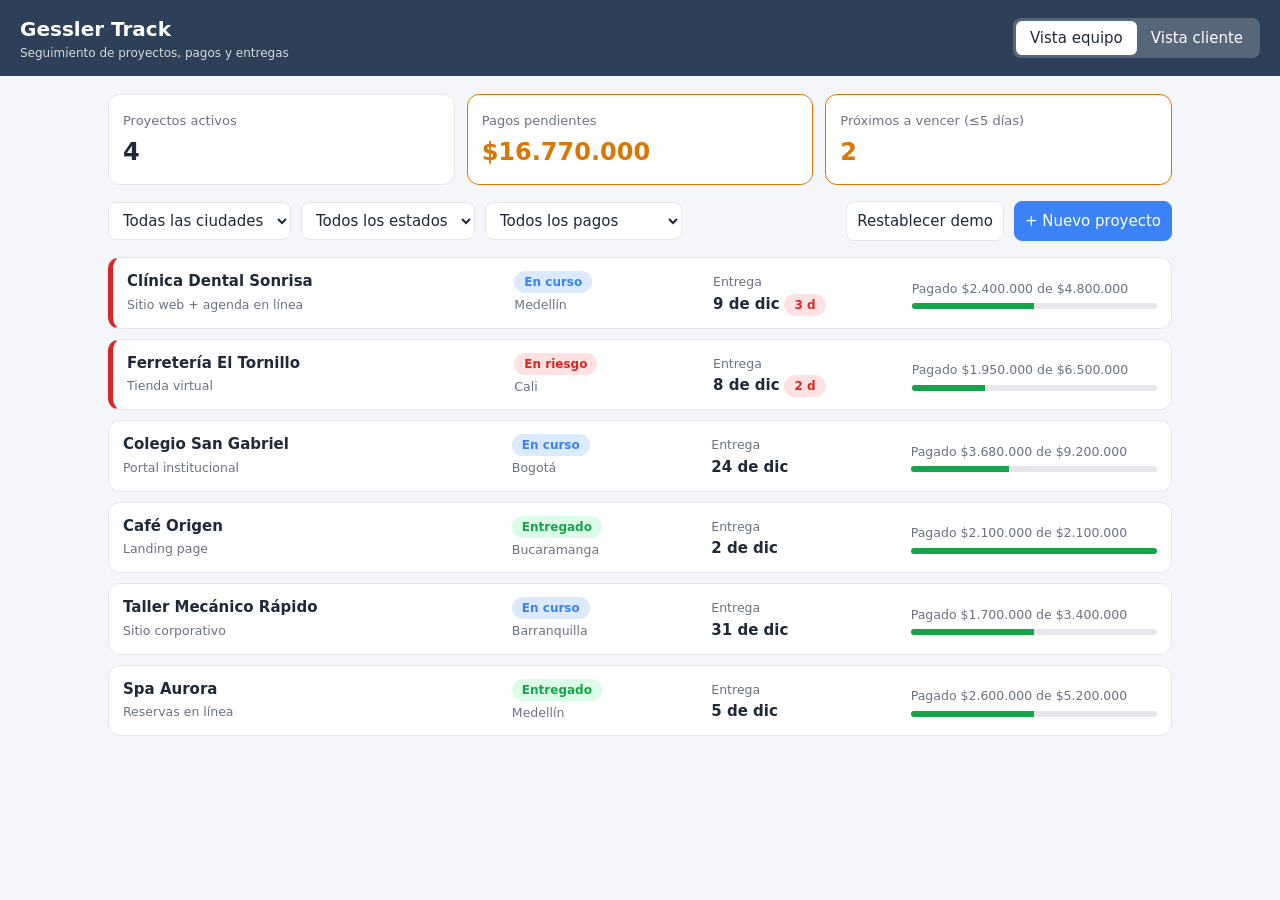
==== commit 90b9de42: "Merge feature/GESTR-capas into develop (#1) GESTR-capas: arquitectura en tres capas (presentacion, l" ====
--- a/index.html
+++ b/index.html
@@ -9,8 +9,7 @@
 <body>
 <header>
   <div><h1>Gessler Track</h1><small>Seguimiento de proyectos, pagos y entregas</small></div>
-  <div class="bar"><label class="rol">Rol<select id="rol" aria-label="Rol"><option value="gestor">Gestor</option><option value="desarrollador">Desarrollador</option><option value="cliente">Cliente</option></select></label>
-  <div class="seg" role="tablist"><button id="vTeam" class="on">Vista equipo</button><button id="vClient">Vista cliente</button></div></div>
+  <div class="seg" role="tablist"><button id="vTeam" class="on">Vista equipo</button><button id="vClient">Vista cliente</button></div>
 </header>
 <main id="app"></main>
 <script src="src/logica/reglas.js"></script>
--- a/src/presentacion/css/styles.css
+++ b/src/presentacion/css/styles.css
@@ -36,4 +36,3 @@
 .note{font-size:13px;color:var(--mu)}
 @media(max-width:700px){.row{grid-template-columns:1fr 1fr}.g2{grid-template-columns:1fr}}
 .err{background:var(--erb);color:var(--er);border:1px solid var(--er);border-radius:8px;padding:8px 12px;font-size:14px;display:grid;gap:2px}
-.rol{color:inherit;display:flex;align-items:center;gap:6px;font-size:13px}.rol select{padding:5px 8px}
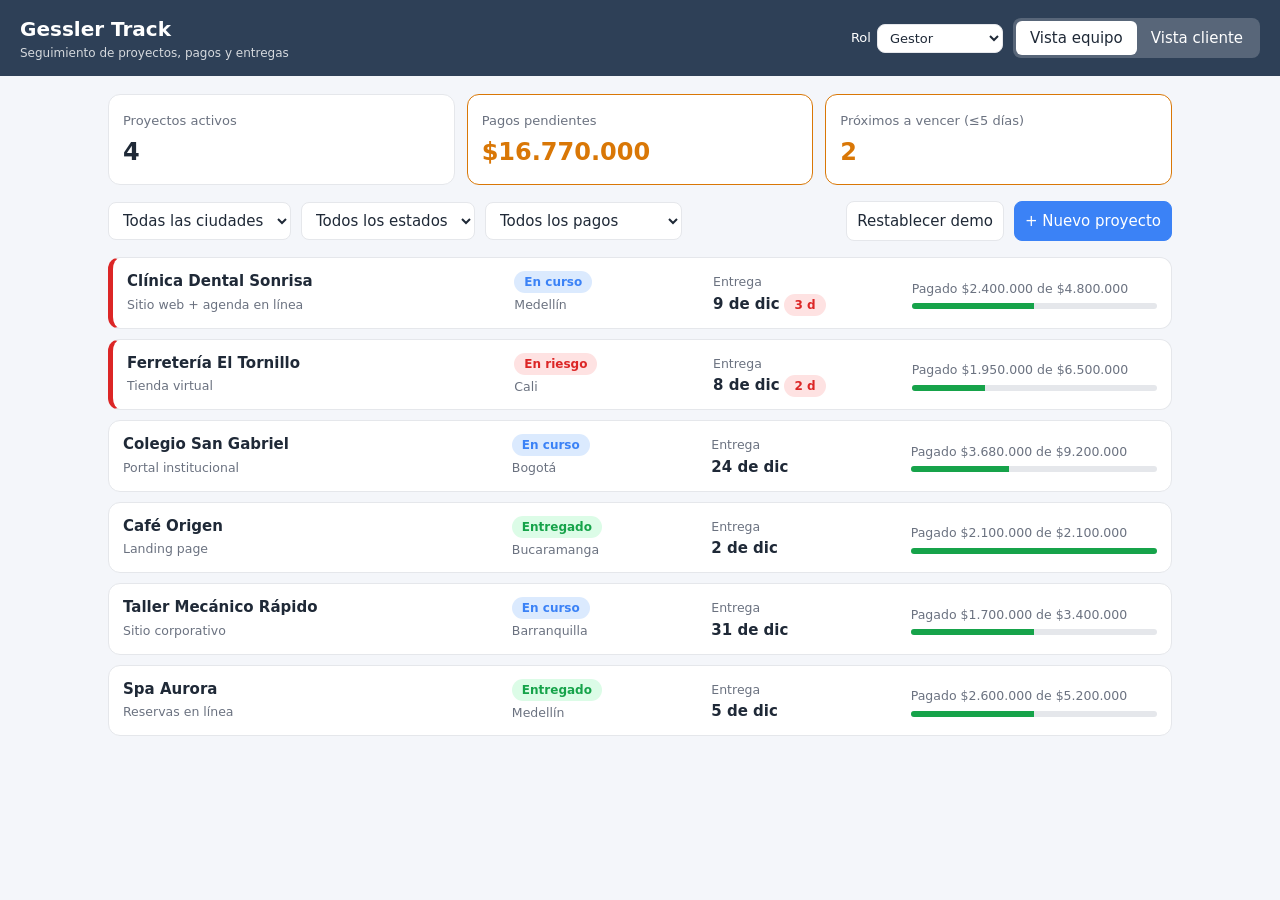
==== commit 2f040ebc: "Merge feature/GESTR-acceso into develop (#2) GESTR-acceso: control de acceso por roles" ====
--- a/index.html
+++ b/index.html
@@ -9,7 +9,8 @@
 <body>
 <header>
   <div><h1>Gessler Track</h1><small>Seguimiento de proyectos, pagos y entregas</small></div>
-  <div class="seg" role="tablist"><button id="vTeam" class="on">Vista equipo</button><button id="vClient">Vista cliente</button></div>
+  <div class="bar"><label class="rol">Rol<select id="rol" aria-label="Rol"><option value="gestor">Gestor</option><option value="desarrollador">Desarrollador</option><option value="cliente">Cliente</option></select></label>
+  <div class="seg" role="tablist"><button id="vTeam" class="on">Vista equipo</button><button id="vClient">Vista cliente</button></div></div>
 </header>
 <main id="app"></main>
 <script src="src/logica/reglas.js"></script>
--- a/src/presentacion/css/styles.css
+++ b/src/presentacion/css/styles.css
@@ -36,3 +36,4 @@
 .note{font-size:13px;color:var(--mu)}
 @media(max-width:700px){.row{grid-template-columns:1fr 1fr}.g2{grid-template-columns:1fr}}
 .err{background:var(--erb);color:var(--er);border:1px solid var(--er);border-radius:8px;padding:8px 12px;font-size:14px;display:grid;gap:2px}
+.rol{color:inherit;display:flex;align-items:center;gap:6px;font-size:13px}.rol select{padding:5px 8px}
